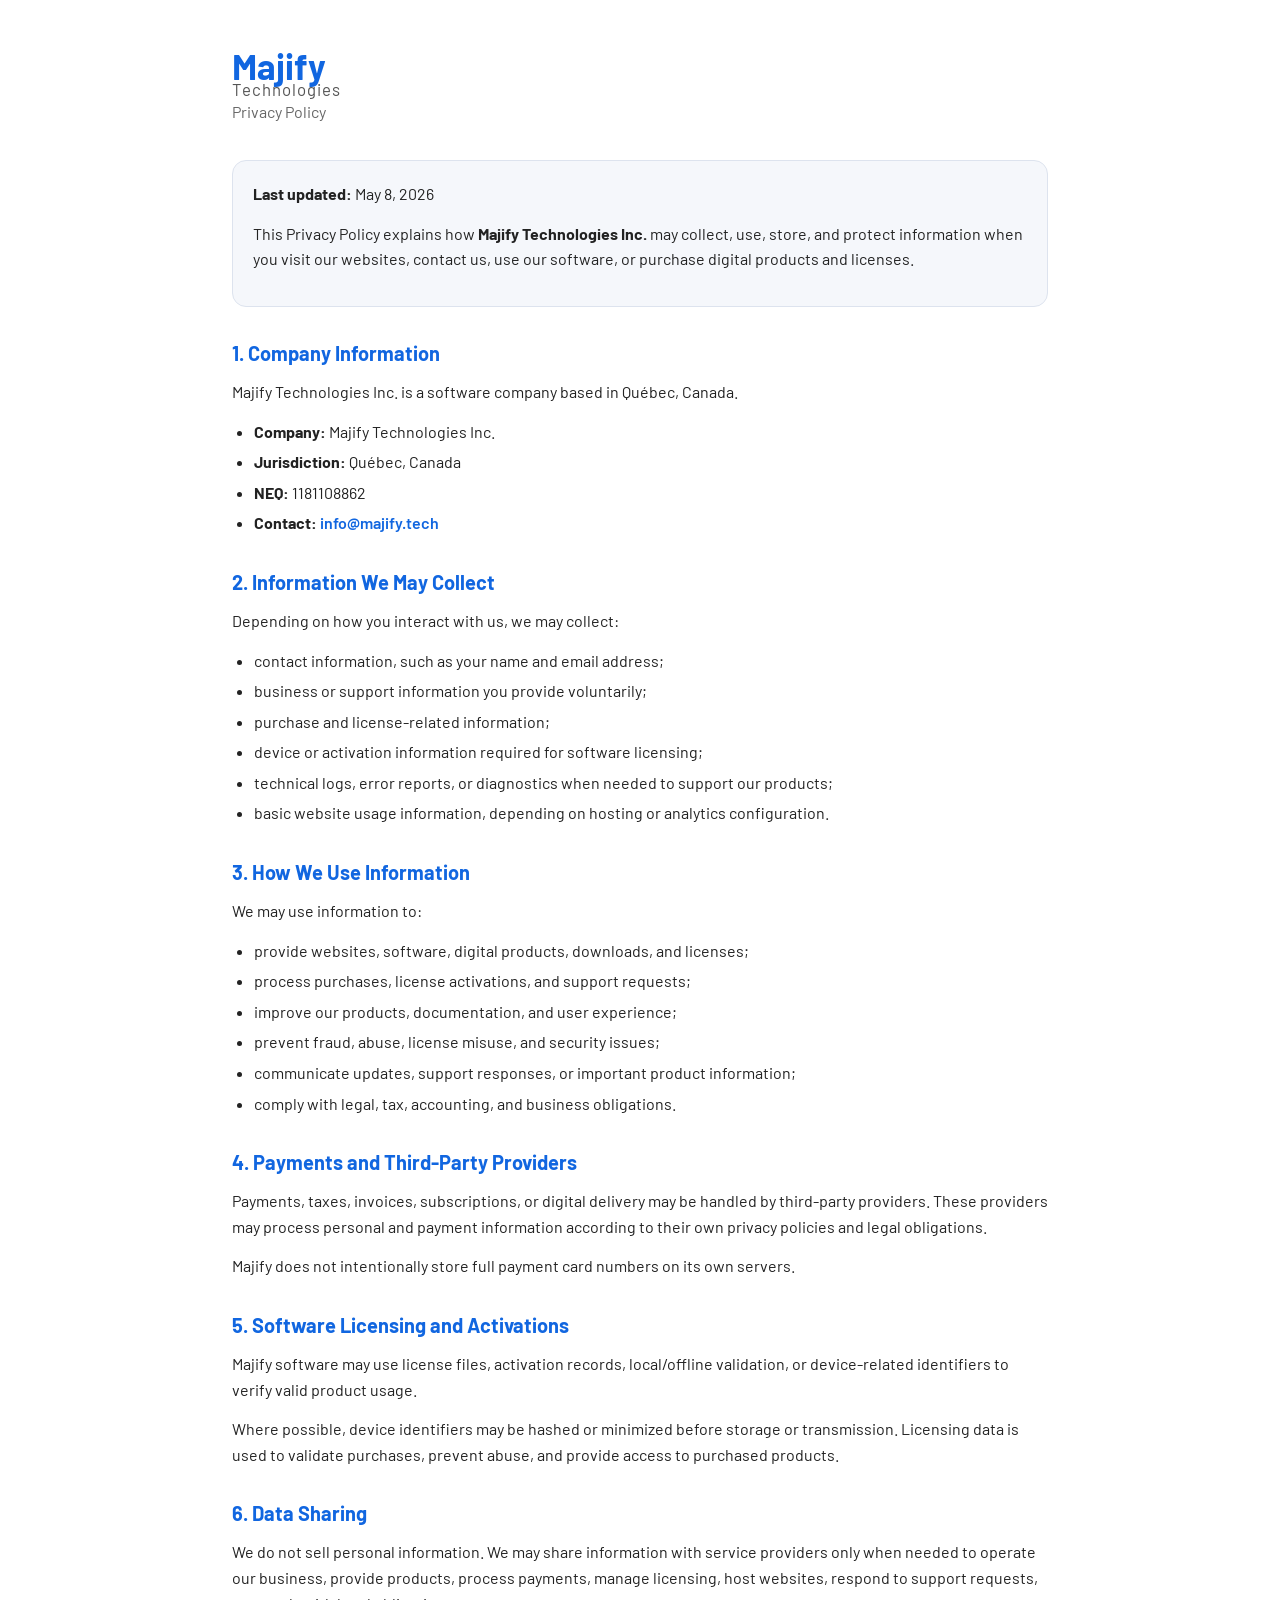
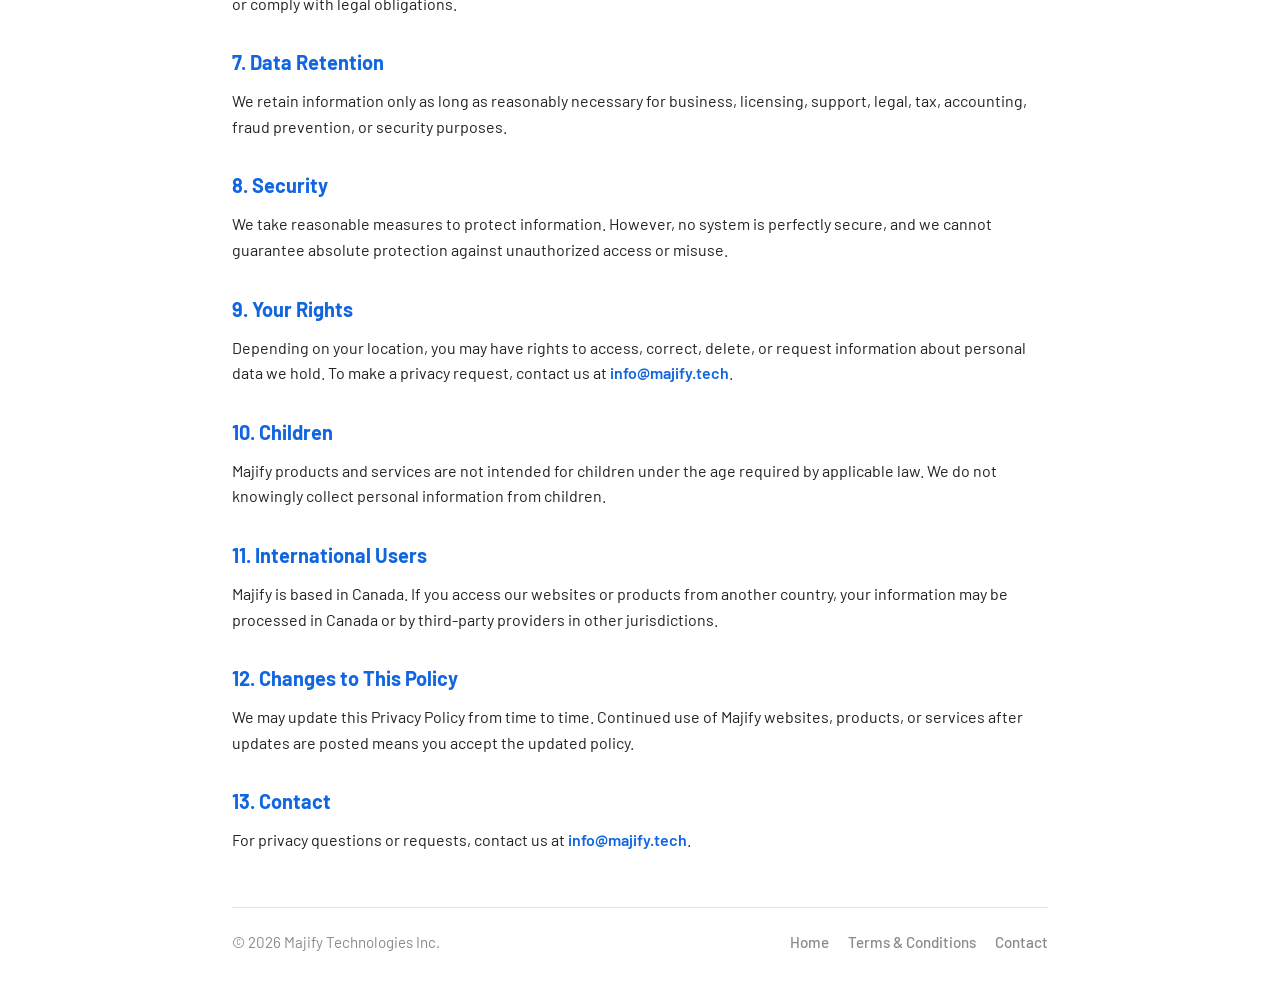
==== privacy.html @ 3964a5c1 "#" ====
<!DOCTYPE html>
<html lang="en">
<head>
  <meta charset="UTF-8">
  <title>Privacy Policy | Majify Technologies</title>
  <meta name="viewport" content="width=device-width, initial-scale=1.0">
  <meta name="description" content="Privacy Policy for Majify Technologies Inc.">

  <link href="https://fonts.googleapis.com/css2?family=Barlow:wght@400;600;700&display=swap" rel="stylesheet">

  <style>
    :root {
      --blue: #1166E0;
      --text: #222;
      --muted: #666;
      --soft: #f5f7fb;
      --border: #dde3ee;
      --footer: #8a8a8a;
    }

    * { box-sizing: border-box; }

    body {
      font-family: 'Barlow', sans-serif;
      max-width: 860px;
      margin: 0 auto;
      padding: 48px 22px;
      color: var(--text);
      line-height: 1.6;
      background: #fff;
    }

    header { margin-bottom: 36px; }

    .brand-wrap { margin: 0; line-height: 1.05; }
    .brand { display:block; font-weight:700; font-size:2.2rem; color:var(--blue); }
    .tech { display:block; font-weight:400; font-size:1.05rem; color:#555; letter-spacing:1px; margin-top:-4px; }

    h2 {
      color: var(--blue);
      font-size: 1.25rem;
      margin: 30px 0 10px 0;
    }

    p { margin: 0 0 14px 0; }
    ul { padding-left: 22px; margin-top: 0; }
    li { margin: 5px 0; }

    a {
      color: var(--blue);
      text-decoration: none;
      font-weight: 600;
    }

    a:hover { text-decoration: underline; }

    .card {
      background: var(--soft);
      border: 1px solid var(--border);
      border-radius: 14px;
      padding: 20px;
      margin-top: 14px;
    }

    .muted { color: var(--muted); }

    footer {
      margin-top: 54px;
      padding-top: 22px;
      border-top: 1px solid var(--border);
      color: var(--footer);
      font-size: 0.95rem;
    }

    .footer-row {
      display: flex;
      justify-content: space-between;
      align-items: flex-start;
      gap: 18px;
      flex-wrap: wrap;
    }

    .footer-links a {
      color: var(--footer);
      font-weight: 500;
      margin-left: 16px;
    }

    .footer-links a:first-child { margin-left: 0; }

    @media (max-width: 600px) {
      body { padding: 34px 18px; }
      .brand { font-size: 1.9rem; }
      .footer-row { display: block; }
      .footer-links { margin-top: 8px; }
      .footer-links a { margin-left: 0; margin-right: 14px; }
    }
  </style>
</head>
<body>

  <header>
    <h1 class="brand-wrap">
      <span class="brand">Majify</span>
      <span class="tech">Technologies</span>
    </h1>
    <p class="muted">Privacy Policy</p>
  </header>

  <div class="card">
    <p><strong>Last updated:</strong> May 8, 2026</p>
    <p>
      This Privacy Policy explains how <strong>Majify Technologies Inc.</strong> may collect,
      use, store, and protect information when you visit our websites, contact us,
      use our software, or purchase digital products and licenses.
    </p>
  </div>

  <h2>1. Company Information</h2>
  <p>
    Majify Technologies Inc. is a software company based in Québec, Canada.
  </p>
  <ul>
    <li><strong>Company:</strong> Majify Technologies Inc.</li>
    <li><strong>Jurisdiction:</strong> Québec, Canada</li>
    <li><strong>NEQ:</strong> 1181108862</li>
    <li><strong>Contact:</strong> <a href="mailto:info@majify.tech">info@majify.tech</a></li>
  </ul>

  <h2>2. Information We May Collect</h2>
  <p>Depending on how you interact with us, we may collect:</p>
  <ul>
    <li>contact information, such as your name and email address;</li>
    <li>business or support information you provide voluntarily;</li>
    <li>purchase and license-related information;</li>
    <li>device or activation information required for software licensing;</li>
    <li>technical logs, error reports, or diagnostics when needed to support our products;</li>
    <li>basic website usage information, depending on hosting or analytics configuration.</li>
  </ul>

  <h2>3. How We Use Information</h2>
  <p>We may use information to:</p>
  <ul>
    <li>provide websites, software, digital products, downloads, and licenses;</li>
    <li>process purchases, license activations, and support requests;</li>
    <li>improve our products, documentation, and user experience;</li>
    <li>prevent fraud, abuse, license misuse, and security issues;</li>
    <li>communicate updates, support responses, or important product information;</li>
    <li>comply with legal, tax, accounting, and business obligations.</li>
  </ul>

  <h2>4. Payments and Third-Party Providers</h2>
  <p>
    Payments, taxes, invoices, subscriptions, or digital delivery may be handled by third-party
    providers. These providers may process personal and payment information according to their own
    privacy policies and legal obligations.
  </p>
  <p>
    Majify does not intentionally store full payment card numbers on its own servers.
  </p>

  <h2>5. Software Licensing and Activations</h2>
  <p>
    Majify software may use license files, activation records, local/offline validation,
    or device-related identifiers to verify valid product usage.
  </p>
  <p>
    Where possible, device identifiers may be hashed or minimized before storage or transmission.
    Licensing data is used to validate purchases, prevent abuse, and provide access to purchased products.
  </p>

  <h2>6. Data Sharing</h2>
  <p>
    We do not sell personal information. We may share information with service providers only when needed
    to operate our business, provide products, process payments, manage licensing, host websites,
    respond to support requests, or comply with legal obligations.
  </p>

  <h2>7. Data Retention</h2>
  <p>
    We retain information only as long as reasonably necessary for business, licensing, support,
    legal, tax, accounting, fraud prevention, or security purposes.
  </p>

  <h2>8. Security</h2>
  <p>
    We take reasonable measures to protect information. However, no system is perfectly secure,
    and we cannot guarantee absolute protection against unauthorized access or misuse.
  </p>

  <h2>9. Your Rights</h2>
  <p>
    Depending on your location, you may have rights to access, correct, delete, or request information
    about personal data we hold. To make a privacy request, contact us at
    <a href="mailto:info@majify.tech">info@majify.tech</a>.
  </p>

  <h2>10. Children</h2>
  <p>
    Majify products and services are not intended for children under the age required by applicable law.
    We do not knowingly collect personal information from children.
  </p>

  <h2>11. International Users</h2>
  <p>
    Majify is based in Canada. If you access our websites or products from another country,
    your information may be processed in Canada or by third-party providers in other jurisdictions.
  </p>

  <h2>12. Changes to This Policy</h2>
  <p>
    We may update this Privacy Policy from time to time. Continued use of Majify websites,
    products, or services after updates are posted means you accept the updated policy.
  </p>

  <h2>13. Contact</h2>
  <p>
    For privacy questions or requests, contact us at
    <a href="mailto:info@majify.tech">info@majify.tech</a>.
  </p>

  <footer>
    <div class="footer-row">
      <div>© <span id="year"></span> Majify Technologies Inc.</div>
      <div class="footer-links">
        <a href="/index.html">Home</a>
        <a href="/terms.html">Terms &amp; Conditions</a>
        <a href="mailto:info@majify.tech">Contact</a>
      </div>
    </div>
  </footer>

  <script>
    document.getElementById("year").textContent = new Date().getFullYear();
  </script>

</body>
</html>
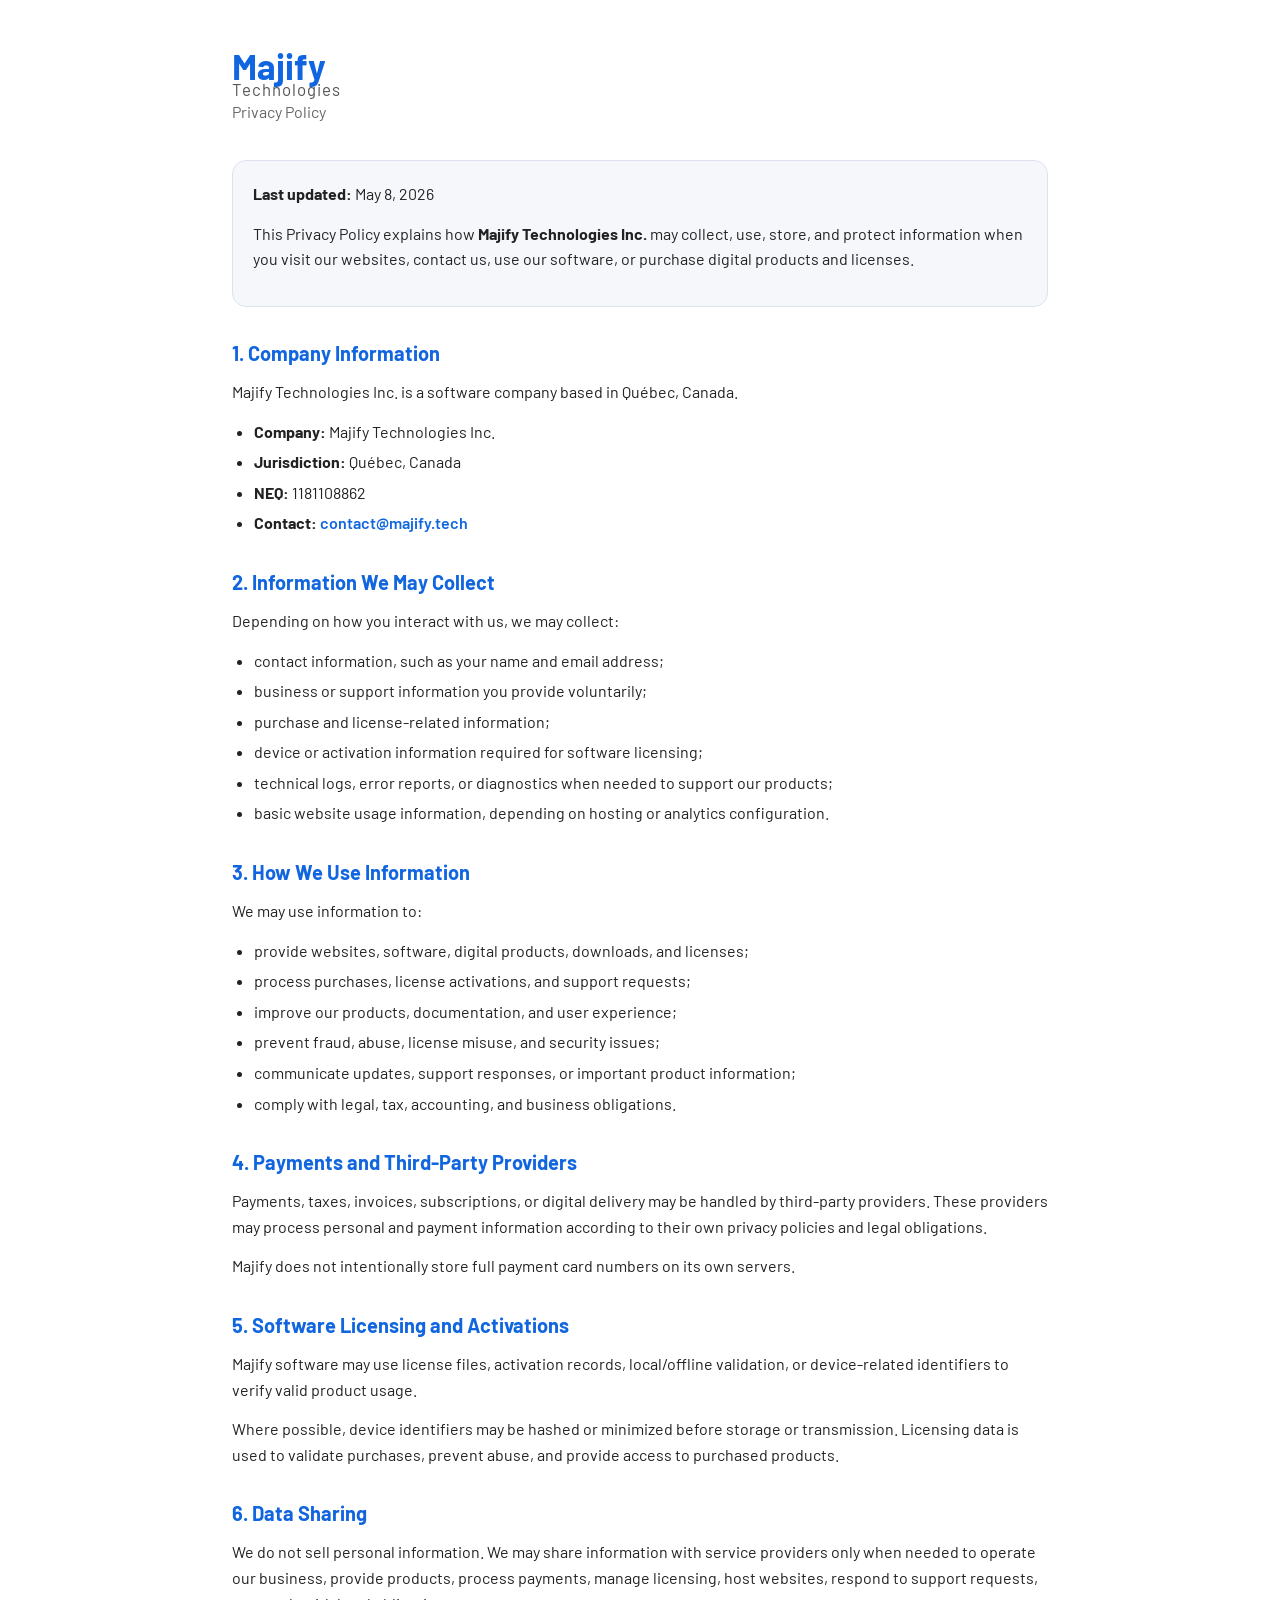
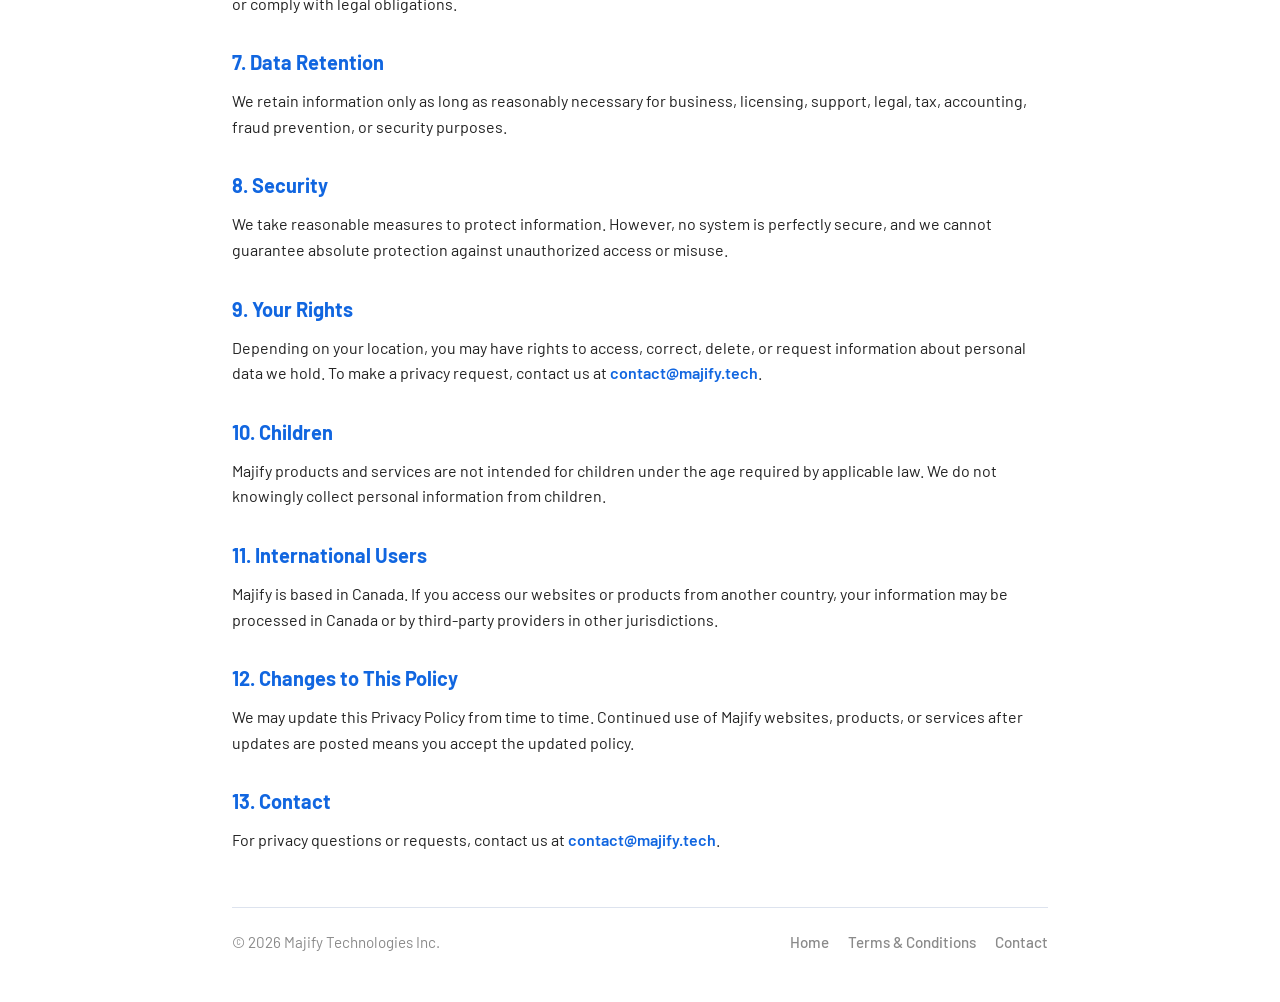
==== commit c5b6a9b9: "#" ====
--- a/privacy.html
+++ b/privacy.html
@@ -124,7 +124,7 @@
     <li><strong>Company:</strong> Majify Technologies Inc.</li>
     <li><strong>Jurisdiction:</strong> Québec, Canada</li>
     <li><strong>NEQ:</strong> 1181108862</li>
-    <li><strong>Contact:</strong> <a href="mailto:info@majify.tech">info@majify.tech</a></li>
+    <li><strong>Contact:</strong> <a href="mailto:contact@majify.tech">contact@majify.tech</a></li>
   </ul>
 
   <h2>2. Information We May Collect</h2>
@@ -192,7 +192,7 @@
   <p>
     Depending on your location, you may have rights to access, correct, delete, or request information
     about personal data we hold. To make a privacy request, contact us at
-    <a href="mailto:info@majify.tech">info@majify.tech</a>.
+    <a href="mailto:contact@majify.tech">contact@majify.tech</a>.
   </p>
 
   <h2>10. Children</h2>
@@ -216,7 +216,7 @@
   <h2>13. Contact</h2>
   <p>
     For privacy questions or requests, contact us at
-    <a href="mailto:info@majify.tech">info@majify.tech</a>.
+    <a href="mailto:contact@majify.tech">contact@majify.tech</a>.
   </p>
 
   <footer>
@@ -225,7 +225,7 @@
       <div class="footer-links">
         <a href="/index.html">Home</a>
         <a href="/terms.html">Terms &amp; Conditions</a>
-        <a href="mailto:info@majify.tech">Contact</a>
+        <a href="mailto:contact@majify.tech">Contact</a>
       </div>
     </div>
   </footer>
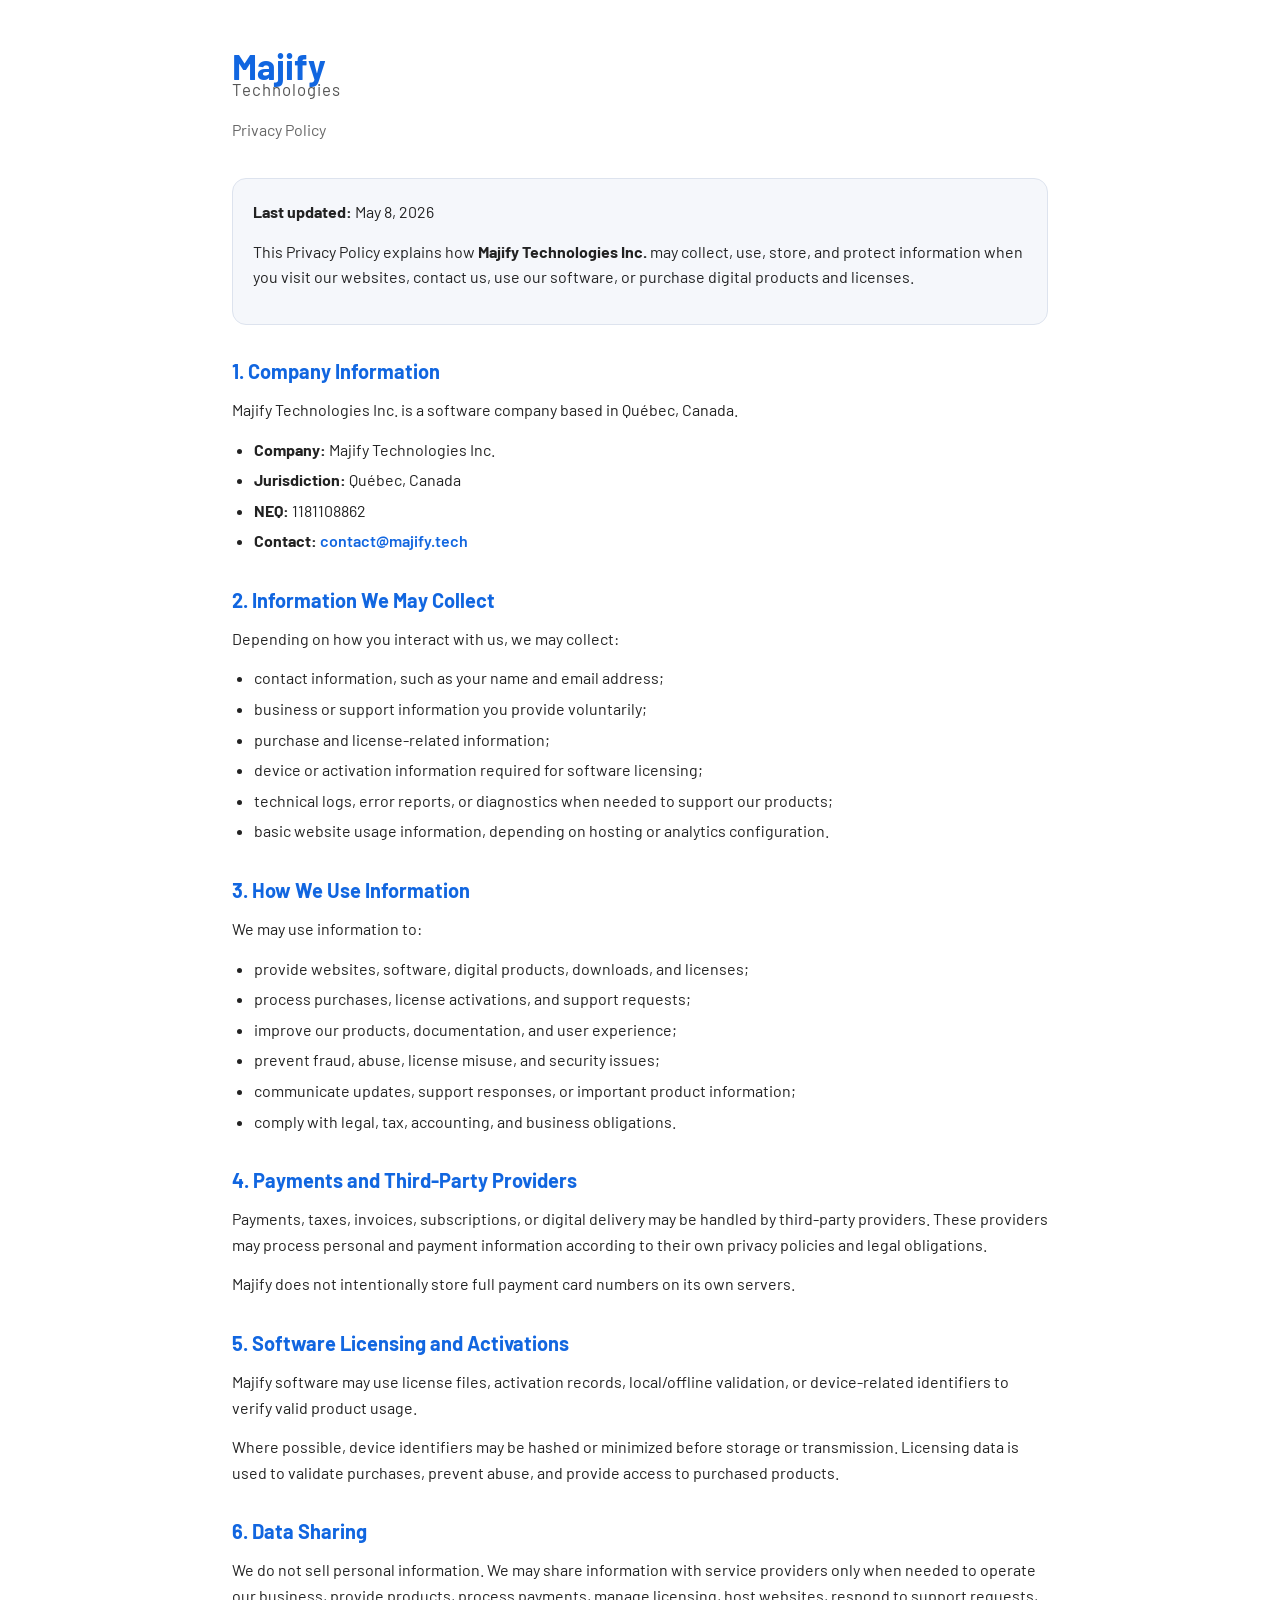
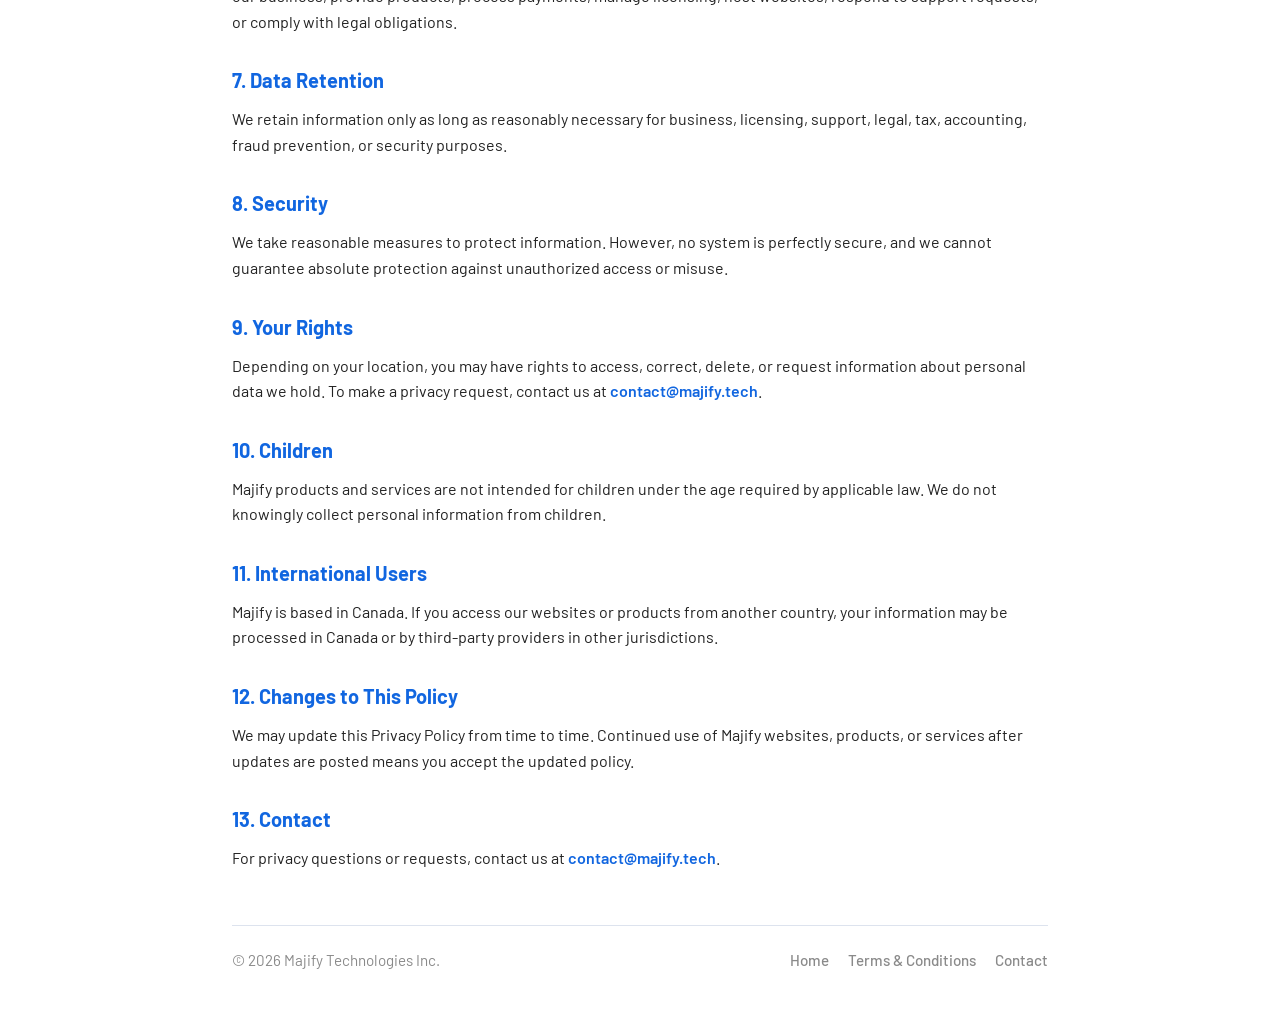
==== commit 09d2c926: "#" ====
--- a/privacy.html
+++ b/privacy.html
@@ -33,6 +33,12 @@
     header { margin-bottom: 36px; }
 
     .brand-wrap { margin: 0; line-height: 1.05; }
+    .brand-link {
+      display: inline-block;
+      text-decoration: none;
+      color: inherit;
+    }
+    .brand-link:hover { text-decoration: none; }
     .brand { display:block; font-weight:700; font-size:2.2rem; color:var(--blue); }
     .tech { display:block; font-weight:400; font-size:1.05rem; color:#555; letter-spacing:1px; margin-top:-4px; }
 
@@ -62,7 +68,7 @@
       margin-top: 14px;
     }
 
-    .muted { color: var(--muted); }
+    .muted { color: var(--muted); margin-top: 14px; }
 
     footer {
       margin-top: 54px;
@@ -86,6 +92,14 @@
       margin-left: 16px;
     }
 
+    .footer-copy a {
+      color: inherit;
+      text-decoration: none;
+      font-weight: inherit;
+    }
+
+    .footer-copy a:hover { text-decoration: underline; }
+
     .footer-links a:first-child { margin-left: 0; }
 
     @media (max-width: 600px) {
@@ -100,10 +114,12 @@
 <body>
 
   <header>
-    <h1 class="brand-wrap">
-      <span class="brand">Majify</span>
-      <span class="tech">Technologies</span>
-    </h1>
+    <a class="brand-link" href="https://majify.tech">
+      <h1 class="brand-wrap">
+        <span class="brand">Majify</span>
+        <span class="tech">Technologies</span>
+      </h1>
+    </a>
     <p class="muted">Privacy Policy</p>
   </header>
 
@@ -221,7 +237,9 @@
 
   <footer>
     <div class="footer-row">
-      <div>© <span id="year"></span> Majify Technologies Inc.</div>
+      <div class="footer-copy">
+        <a href="https://majify.tech">© <span id="year"></span> Majify Technologies Inc.</a>
+      </div>
       <div class="footer-links">
         <a href="/index.html">Home</a>
         <a href="/terms.html">Terms &amp; Conditions</a>
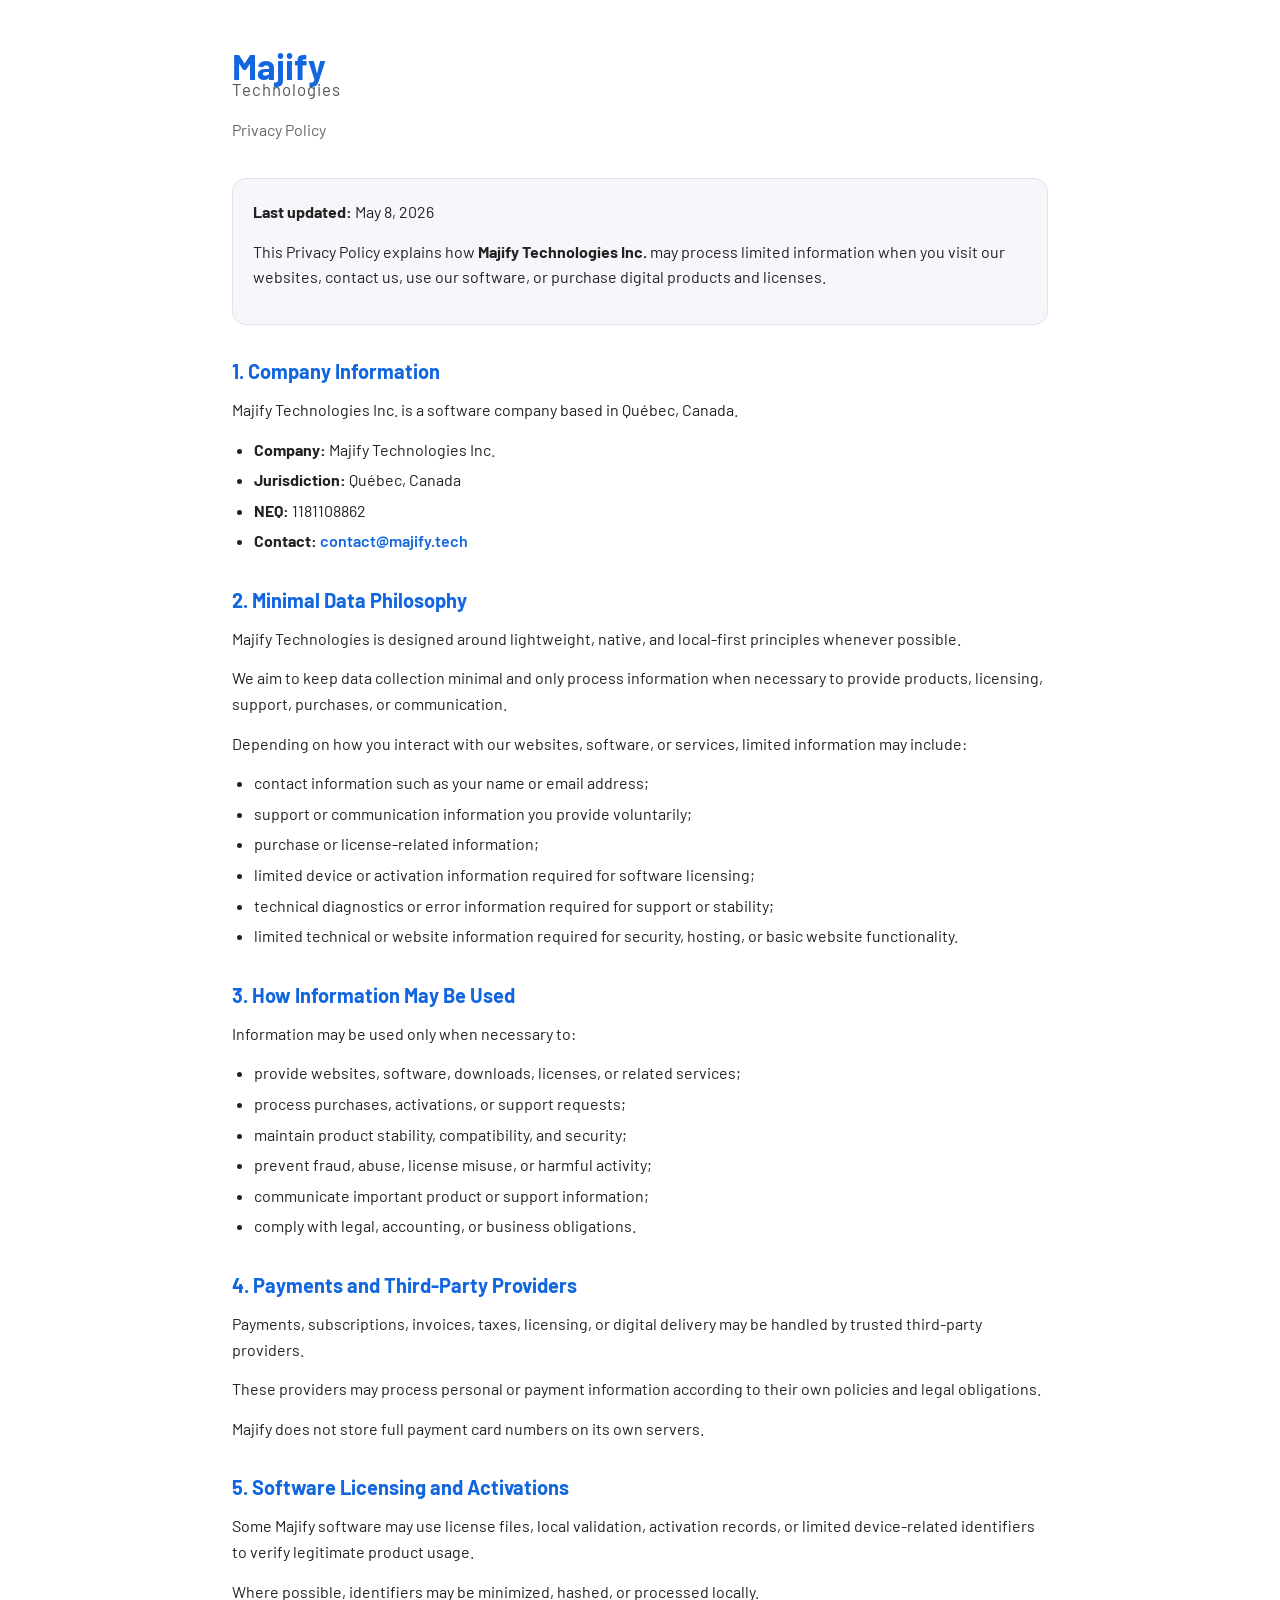
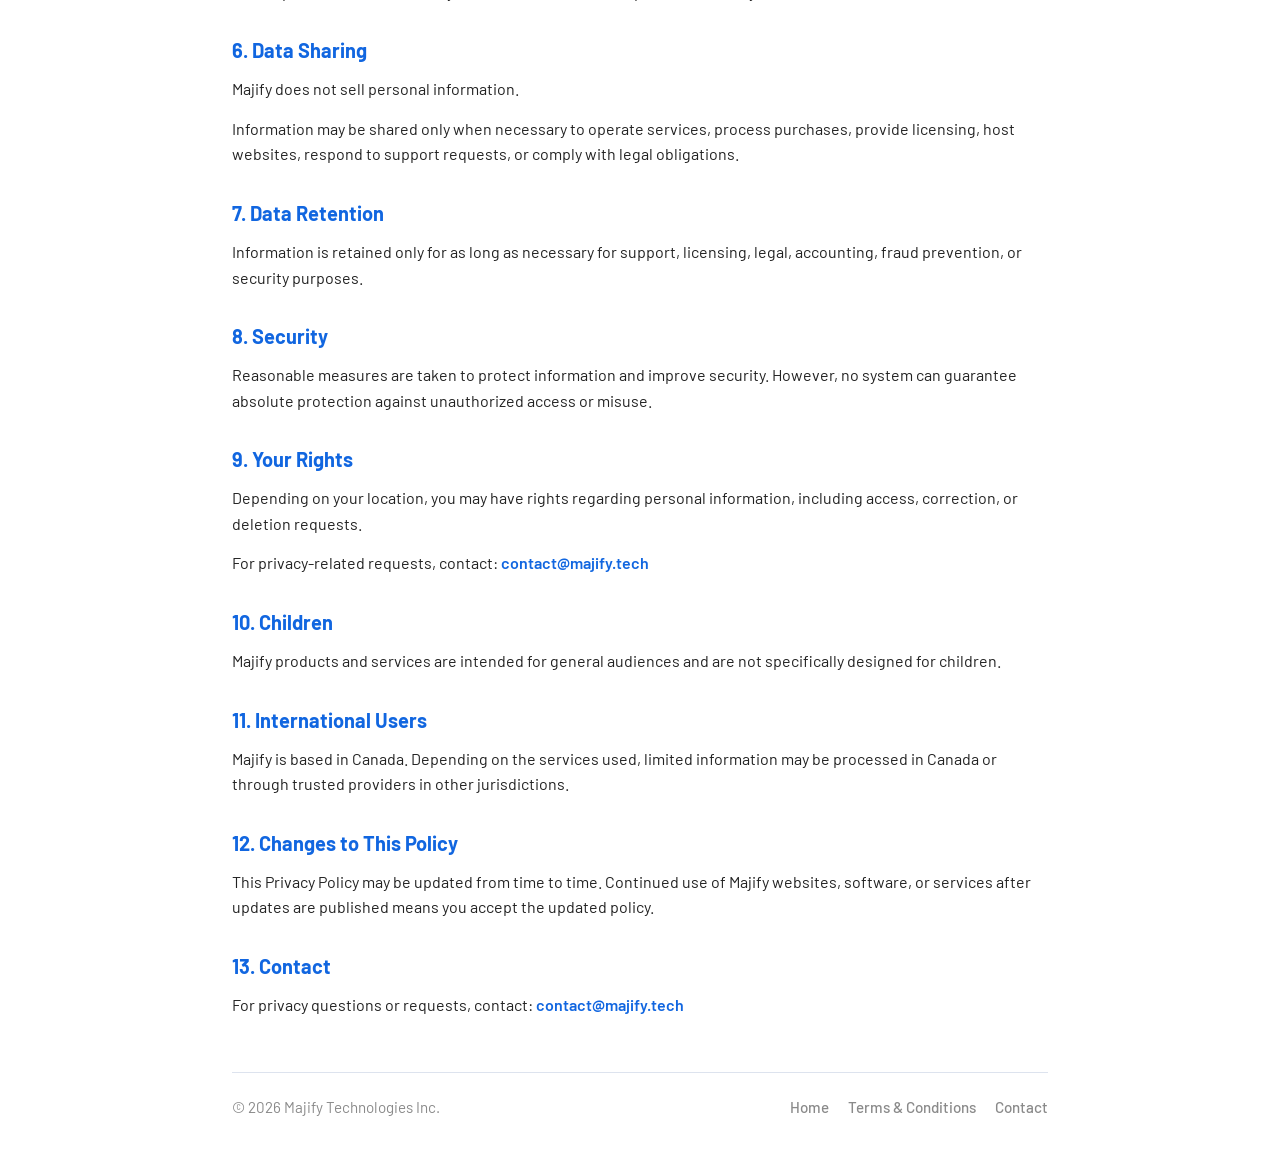
==== commit 67a728b1: "#" ====
--- a/privacy.html
+++ b/privacy.html
@@ -18,7 +18,9 @@
       --footer: #8a8a8a;
     }
 
-    * { box-sizing: border-box; }
+    * {
+      box-sizing: border-box;
+    }
 
     body {
       font-family: 'Barlow', sans-serif;
@@ -30,17 +32,40 @@
       background: #fff;
     }
 
-    header { margin-bottom: 36px; }
-
-    .brand-wrap { margin: 0; line-height: 1.05; }
+    header {
+      margin-bottom: 36px;
+    }
+
+    .brand-wrap {
+      margin: 0;
+      line-height: 1.05;
+    }
+
     .brand-link {
       display: inline-block;
       text-decoration: none;
       color: inherit;
     }
-    .brand-link:hover { text-decoration: none; }
-    .brand { display:block; font-weight:700; font-size:2.2rem; color:var(--blue); }
-    .tech { display:block; font-weight:400; font-size:1.05rem; color:#555; letter-spacing:1px; margin-top:-4px; }
+
+    .brand-link:hover {
+      text-decoration: none;
+    }
+
+    .brand {
+      display: block;
+      font-weight: 700;
+      font-size: 2.2rem;
+      color: var(--blue);
+    }
+
+    .tech {
+      display: block;
+      font-weight: 400;
+      font-size: 1.05rem;
+      color: #555;
+      letter-spacing: 1px;
+      margin-top: -4px;
+    }
 
     h2 {
       color: var(--blue);
@@ -48,9 +73,18 @@
       margin: 30px 0 10px 0;
     }
 
-    p { margin: 0 0 14px 0; }
-    ul { padding-left: 22px; margin-top: 0; }
-    li { margin: 5px 0; }
+    p {
+      margin: 0 0 14px 0;
+    }
+
+    ul {
+      padding-left: 22px;
+      margin-top: 0;
+    }
+
+    li {
+      margin: 5px 0;
+    }
 
     a {
       color: var(--blue);
@@ -58,7 +92,9 @@
       font-weight: 600;
     }
 
-    a:hover { text-decoration: underline; }
+    a:hover {
+      text-decoration: underline;
+    }
 
     .card {
       background: var(--soft);
@@ -68,7 +104,10 @@
       margin-top: 14px;
     }
 
-    .muted { color: var(--muted); margin-top: 14px; }
+    .muted {
+      color: var(--muted);
+      margin-top: 14px;
+    }
 
     footer {
       margin-top: 54px;
@@ -98,44 +137,76 @@
       font-weight: inherit;
     }
 
-    .footer-copy a:hover { text-decoration: underline; }
-
-    .footer-links a:first-child { margin-left: 0; }
+    .footer-copy a:hover {
+      text-decoration: underline;
+    }
+
+    .footer-links a:first-child {
+      margin-left: 0;
+    }
 
     @media (max-width: 600px) {
-      body { padding: 34px 18px; }
-      .brand { font-size: 1.9rem; }
-      .footer-row { display: block; }
-      .footer-links { margin-top: 8px; }
-      .footer-links a { margin-left: 0; margin-right: 14px; }
+
+      body {
+        padding: 34px 18px;
+      }
+
+      .brand {
+        font-size: 1.9rem;
+      }
+
+      .footer-row {
+        display: block;
+      }
+
+      .footer-links {
+        margin-top: 8px;
+      }
+
+      .footer-links a {
+        margin-left: 0;
+        margin-right: 14px;
+      }
     }
   </style>
 </head>
 <body>
 
   <header>
+
     <a class="brand-link" href="https://majify.tech">
+
       <h1 class="brand-wrap">
         <span class="brand">Majify</span>
         <span class="tech">Technologies</span>
       </h1>
+
     </a>
+
     <p class="muted">Privacy Policy</p>
+
   </header>
 
   <div class="card">
-    <p><strong>Last updated:</strong> May 8, 2026</p>
+
     <p>
-      This Privacy Policy explains how <strong>Majify Technologies Inc.</strong> may collect,
-      use, store, and protect information when you visit our websites, contact us,
+      <strong>Last updated:</strong> May 8, 2026
+    </p>
+
+    <p>
+      This Privacy Policy explains how <strong>Majify Technologies Inc.</strong>
+      may process limited information when you visit our websites, contact us,
       use our software, or purchase digital products and licenses.
     </p>
+
   </div>
 
   <h2>1. Company Information</h2>
+
   <p>
     Majify Technologies Inc. is a software company based in Québec, Canada.
   </p>
+
   <ul>
     <li><strong>Company:</strong> Majify Technologies Inc.</li>
     <li><strong>Jurisdiction:</strong> Québec, Canada</li>
@@ -143,109 +214,157 @@
     <li><strong>Contact:</strong> <a href="mailto:contact@majify.tech">contact@majify.tech</a></li>
   </ul>
 
-  <h2>2. Information We May Collect</h2>
-  <p>Depending on how you interact with us, we may collect:</p>
+  <h2>2. Minimal Data Philosophy</h2>
+
+  <p>
+    Majify Technologies is designed around lightweight, native, and local-first principles whenever possible.
+  </p>
+
+  <p>
+    We aim to keep data collection minimal and only process information when necessary
+    to provide products, licensing, support, purchases, or communication.
+  </p>
+
+  <p>
+    Depending on how you interact with our websites, software, or services,
+    limited information may include:
+  </p>
+
   <ul>
-    <li>contact information, such as your name and email address;</li>
-    <li>business or support information you provide voluntarily;</li>
-    <li>purchase and license-related information;</li>
-    <li>device or activation information required for software licensing;</li>
-    <li>technical logs, error reports, or diagnostics when needed to support our products;</li>
-    <li>basic website usage information, depending on hosting or analytics configuration.</li>
+    <li>contact information such as your name or email address;</li>
+    <li>support or communication information you provide voluntarily;</li>
+    <li>purchase or license-related information;</li>
+    <li>limited device or activation information required for software licensing;</li>
+    <li>technical diagnostics or error information required for support or stability;</li>
+    <li>limited technical or website information required for security, hosting, or basic website functionality.</li>
   </ul>
 
-  <h2>3. How We Use Information</h2>
-  <p>We may use information to:</p>
+  <h2>3. How Information May Be Used</h2>
+
+  <p>
+    Information may be used only when necessary to:
+  </p>
+
   <ul>
-    <li>provide websites, software, digital products, downloads, and licenses;</li>
-    <li>process purchases, license activations, and support requests;</li>
-    <li>improve our products, documentation, and user experience;</li>
-    <li>prevent fraud, abuse, license misuse, and security issues;</li>
-    <li>communicate updates, support responses, or important product information;</li>
-    <li>comply with legal, tax, accounting, and business obligations.</li>
+    <li>provide websites, software, downloads, licenses, or related services;</li>
+    <li>process purchases, activations, or support requests;</li>
+    <li>maintain product stability, compatibility, and security;</li>
+    <li>prevent fraud, abuse, license misuse, or harmful activity;</li>
+    <li>communicate important product or support information;</li>
+    <li>comply with legal, accounting, or business obligations.</li>
   </ul>
 
   <h2>4. Payments and Third-Party Providers</h2>
-  <p>
-    Payments, taxes, invoices, subscriptions, or digital delivery may be handled by third-party
-    providers. These providers may process personal and payment information according to their own
-    privacy policies and legal obligations.
-  </p>
-  <p>
-    Majify does not intentionally store full payment card numbers on its own servers.
+
+  <p>
+    Payments, subscriptions, invoices, taxes, licensing, or digital delivery may be handled
+    by trusted third-party providers.
+  </p>
+
+  <p>
+    These providers may process personal or payment information according to their own
+    policies and legal obligations.
+  </p>
+
+  <p>
+    Majify does not store full payment card numbers on its own servers.
   </p>
 
   <h2>5. Software Licensing and Activations</h2>
-  <p>
-    Majify software may use license files, activation records, local/offline validation,
-    or device-related identifiers to verify valid product usage.
-  </p>
-  <p>
-    Where possible, device identifiers may be hashed or minimized before storage or transmission.
-    Licensing data is used to validate purchases, prevent abuse, and provide access to purchased products.
+
+  <p>
+    Some Majify software may use license files, local validation, activation records,
+    or limited device-related identifiers to verify legitimate product usage.
+  </p>
+
+  <p>
+    Where possible, identifiers may be minimized, hashed, or processed locally.
   </p>
 
   <h2>6. Data Sharing</h2>
-  <p>
-    We do not sell personal information. We may share information with service providers only when needed
-    to operate our business, provide products, process payments, manage licensing, host websites,
-    respond to support requests, or comply with legal obligations.
+
+  <p>
+    Majify does not sell personal information.
+  </p>
+
+  <p>
+    Information may be shared only when necessary to operate services,
+    process purchases, provide licensing, host websites, respond to support requests,
+    or comply with legal obligations.
   </p>
 
   <h2>7. Data Retention</h2>
-  <p>
-    We retain information only as long as reasonably necessary for business, licensing, support,
-    legal, tax, accounting, fraud prevention, or security purposes.
+
+  <p>
+    Information is retained only for as long as necessary for support,
+    licensing, legal, accounting, fraud prevention, or security purposes.
   </p>
 
   <h2>8. Security</h2>
-  <p>
-    We take reasonable measures to protect information. However, no system is perfectly secure,
-    and we cannot guarantee absolute protection against unauthorized access or misuse.
+
+  <p>
+    Reasonable measures are taken to protect information and improve security.
+    However, no system can guarantee absolute protection against unauthorized access or misuse.
   </p>
 
   <h2>9. Your Rights</h2>
-  <p>
-    Depending on your location, you may have rights to access, correct, delete, or request information
-    about personal data we hold. To make a privacy request, contact us at
-    <a href="mailto:contact@majify.tech">contact@majify.tech</a>.
+
+  <p>
+    Depending on your location, you may have rights regarding personal information,
+    including access, correction, or deletion requests.
+  </p>
+
+  <p>
+    For privacy-related requests, contact:
+    <a href="mailto:contact@majify.tech">contact@majify.tech</a>
   </p>
 
   <h2>10. Children</h2>
-  <p>
-    Majify products and services are not intended for children under the age required by applicable law.
-    We do not knowingly collect personal information from children.
+
+  <p>
+    Majify products and services are intended for general audiences and are not specifically designed for children.
   </p>
 
   <h2>11. International Users</h2>
-  <p>
-    Majify is based in Canada. If you access our websites or products from another country,
-    your information may be processed in Canada or by third-party providers in other jurisdictions.
+
+  <p>
+    Majify is based in Canada. Depending on the services used,
+    limited information may be processed in Canada or through trusted providers in other jurisdictions.
   </p>
 
   <h2>12. Changes to This Policy</h2>
-  <p>
-    We may update this Privacy Policy from time to time. Continued use of Majify websites,
-    products, or services after updates are posted means you accept the updated policy.
+
+  <p>
+    This Privacy Policy may be updated from time to time.
+    Continued use of Majify websites, software, or services after updates are published
+    means you accept the updated policy.
   </p>
 
   <h2>13. Contact</h2>
-  <p>
-    For privacy questions or requests, contact us at
-    <a href="mailto:contact@majify.tech">contact@majify.tech</a>.
+
+  <p>
+    For privacy questions or requests, contact:
+    <a href="mailto:contact@majify.tech">contact@majify.tech</a>
   </p>
 
   <footer>
+
     <div class="footer-row">
+
       <div class="footer-copy">
-        <a href="https://majify.tech">© <span id="year"></span> Majify Technologies Inc.</a>
+        <a href="https://majify.tech">
+          © <span id="year"></span> Majify Technologies Inc.
+        </a>
       </div>
+
       <div class="footer-links">
         <a href="/index.html">Home</a>
         <a href="/terms.html">Terms &amp; Conditions</a>
         <a href="mailto:contact@majify.tech">Contact</a>
       </div>
+
     </div>
+
   </footer>
 
   <script>
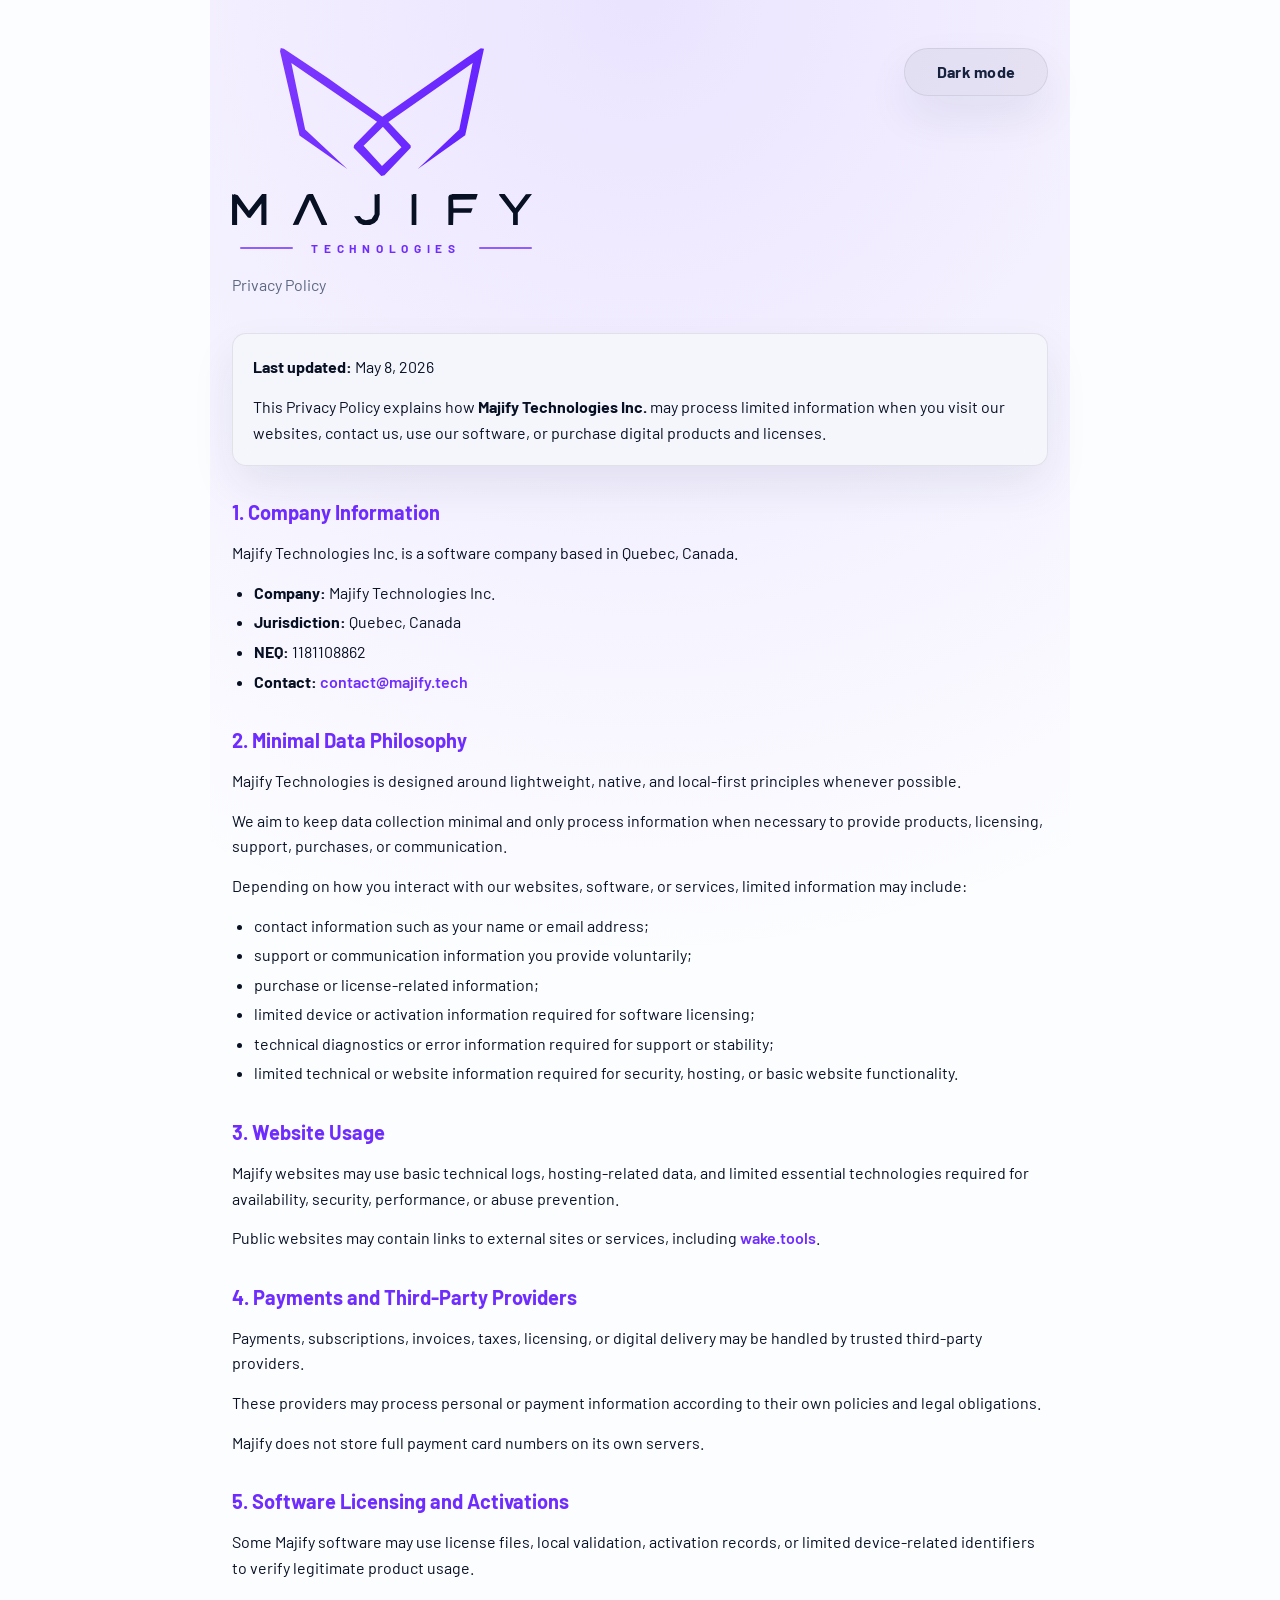
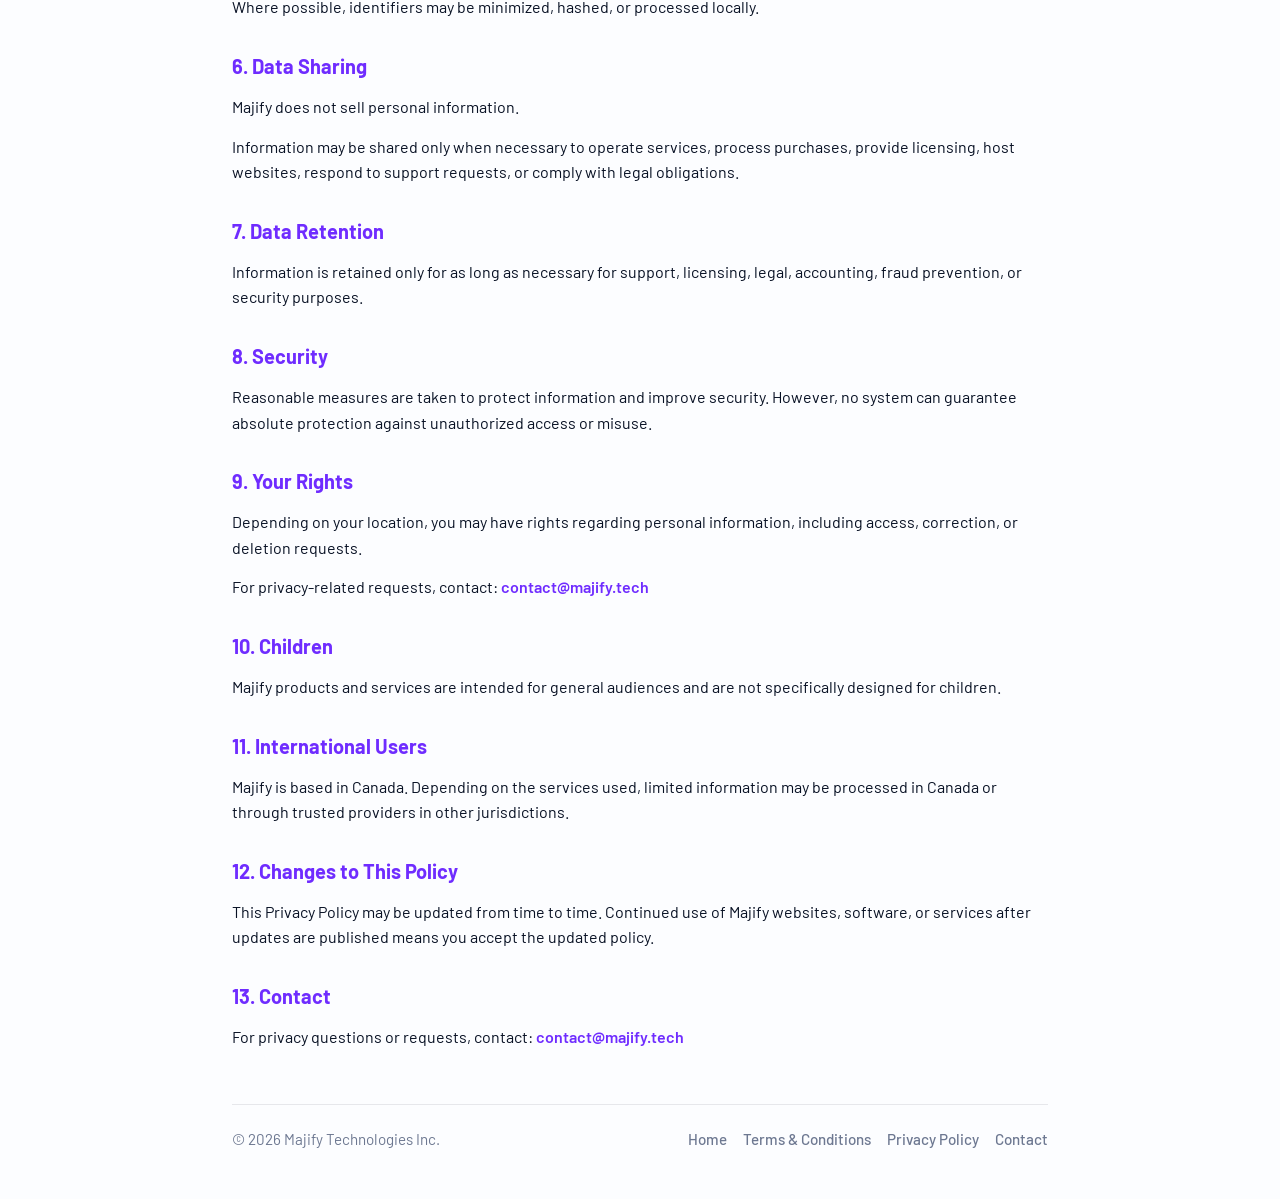
==== commit 6428efde: "#" ====
--- a/privacy.html
+++ b/privacy.html
@@ -5,211 +5,33 @@
   <title>Privacy Policy | Majify Technologies</title>
   <meta name="viewport" content="width=device-width, initial-scale=1.0">
   <meta name="description" content="Privacy Policy for Majify Technologies Inc.">
-
   <link href="https://fonts.googleapis.com/css2?family=Barlow:wght@400;600;700&display=swap" rel="stylesheet">
-
-  <style>
-    :root {
-      --blue: #1166E0;
-      --text: #222;
-      --muted: #666;
-      --soft: #f5f7fb;
-      --border: #dde3ee;
-      --footer: #8a8a8a;
-    }
-
-    * {
-      box-sizing: border-box;
-    }
-
-    body {
-      font-family: 'Barlow', sans-serif;
-      max-width: 860px;
-      margin: 0 auto;
-      padding: 48px 22px;
-      color: var(--text);
-      line-height: 1.6;
-      background: #fff;
-    }
-
-    header {
-      margin-bottom: 36px;
-    }
-
-    .brand-wrap {
-      margin: 0;
-      line-height: 1.05;
-    }
-
-    .brand-link {
-      display: inline-block;
-      text-decoration: none;
-      color: inherit;
-    }
-
-    .brand-link:hover {
-      text-decoration: none;
-    }
-
-    .brand {
-      display: block;
-      font-weight: 700;
-      font-size: 2.2rem;
-      color: var(--blue);
-    }
-
-    .tech {
-      display: block;
-      font-weight: 400;
-      font-size: 1.05rem;
-      color: #555;
-      letter-spacing: 1px;
-      margin-top: -4px;
-    }
-
-    h2 {
-      color: var(--blue);
-      font-size: 1.25rem;
-      margin: 30px 0 10px 0;
-    }
-
-    p {
-      margin: 0 0 14px 0;
-    }
-
-    ul {
-      padding-left: 22px;
-      margin-top: 0;
-    }
-
-    li {
-      margin: 5px 0;
-    }
-
-    a {
-      color: var(--blue);
-      text-decoration: none;
-      font-weight: 600;
-    }
-
-    a:hover {
-      text-decoration: underline;
-    }
-
-    .card {
-      background: var(--soft);
-      border: 1px solid var(--border);
-      border-radius: 14px;
-      padding: 20px;
-      margin-top: 14px;
-    }
-
-    .muted {
-      color: var(--muted);
-      margin-top: 14px;
-    }
-
-    footer {
-      margin-top: 54px;
-      padding-top: 22px;
-      border-top: 1px solid var(--border);
-      color: var(--footer);
-      font-size: 0.95rem;
-    }
-
-    .footer-row {
-      display: flex;
-      justify-content: space-between;
-      align-items: flex-start;
-      gap: 18px;
-      flex-wrap: wrap;
-    }
-
-    .footer-links a {
-      color: var(--footer);
-      font-weight: 500;
-      margin-left: 16px;
-    }
-
-    .footer-copy a {
-      color: inherit;
-      text-decoration: none;
-      font-weight: inherit;
-    }
-
-    .footer-copy a:hover {
-      text-decoration: underline;
-    }
-
-    .footer-links a:first-child {
-      margin-left: 0;
-    }
-
-    @media (max-width: 600px) {
-
-      body {
-        padding: 34px 18px;
-      }
-
-      .brand {
-        font-size: 1.9rem;
-      }
-
-      .footer-row {
-        display: block;
-      }
-
-      .footer-links {
-        margin-top: 8px;
-      }
-
-      .footer-links a {
-        margin-left: 0;
-        margin-right: 14px;
-      }
-    }
-  </style>
+  <link rel="stylesheet" href="styles/site.css">
+  <script src="scripts/site.js" defer></script>
 </head>
 <body>
 
-  <header>
-
-    <a class="brand-link" href="https://majify.tech">
-
-      <h1 class="brand-wrap">
-        <span class="brand">Majify</span>
-        <span class="tech">Technologies</span>
-      </h1>
-
-    </a>
-
-    <p class="muted">Privacy Policy</p>
-
-  </header>
+  <header data-site-header data-page-label="Privacy Policy"></header>
 
   <div class="card">
-
-    <p>
-      <strong>Last updated:</strong> May 8, 2026
-    </p>
+    <p><strong>Last updated:</strong> May 8, 2026</p>
 
     <p>
       This Privacy Policy explains how <strong>Majify Technologies Inc.</strong>
       may process limited information when you visit our websites, contact us,
       use our software, or purchase digital products and licenses.
     </p>
-
   </div>
 
   <h2>1. Company Information</h2>
 
   <p>
-    Majify Technologies Inc. is a software company based in Québec, Canada.
+    Majify Technologies Inc. is a software company based in Quebec, Canada.
   </p>
 
   <ul>
     <li><strong>Company:</strong> Majify Technologies Inc.</li>
-    <li><strong>Jurisdiction:</strong> Québec, Canada</li>
+    <li><strong>Jurisdiction:</strong> Quebec, Canada</li>
     <li><strong>NEQ:</strong> 1181108862</li>
     <li><strong>Contact:</strong> <a href="mailto:contact@majify.tech">contact@majify.tech</a></li>
   </ul>
@@ -239,20 +61,16 @@
     <li>limited technical or website information required for security, hosting, or basic website functionality.</li>
   </ul>
 
-  <h2>3. How Information May Be Used</h2>
+  <h2>3. Website Usage</h2>
 
   <p>
-    Information may be used only when necessary to:
+    Majify websites may use basic technical logs, hosting-related data, and limited essential technologies
+    required for availability, security, performance, or abuse prevention.
   </p>
 
-  <ul>
-    <li>provide websites, software, downloads, licenses, or related services;</li>
-    <li>process purchases, activations, or support requests;</li>
-    <li>maintain product stability, compatibility, and security;</li>
-    <li>prevent fraud, abuse, license misuse, or harmful activity;</li>
-    <li>communicate important product or support information;</li>
-    <li>comply with legal, accounting, or business obligations.</li>
-  </ul>
+  <p>
+    Public websites may contain links to external sites or services, including <a href="https://wake.tools" target="_blank" rel="noopener">wake.tools</a>.
+  </p>
 
   <h2>4. Payments and Third-Party Providers</h2>
 
@@ -347,29 +165,7 @@
     <a href="mailto:contact@majify.tech">contact@majify.tech</a>
   </p>
 
-  <footer>
-
-    <div class="footer-row">
-
-      <div class="footer-copy">
-        <a href="https://majify.tech">
-          © <span id="year"></span> Majify Technologies Inc.
-        </a>
-      </div>
-
-      <div class="footer-links">
-        <a href="/index.html">Home</a>
-        <a href="/terms.html">Terms &amp; Conditions</a>
-        <a href="mailto:contact@majify.tech">Contact</a>
-      </div>
-
-    </div>
-
-  </footer>
-
-  <script>
-    document.getElementById("year").textContent = new Date().getFullYear();
-  </script>
+  <footer data-site-footer></footer>
 
 </body>
-</html>+</html>
--- a/styles/site.css
+++ b/styles/site.css
@@ -0,0 +1,355 @@
+html {
+  --bg: #fcfdff;
+  --blue: #6f2cff;
+  --blue-strong: #5c20ee;
+  --text: #081124;
+  --muted: #5b6781;
+  --soft: rgba(245, 247, 252, 0.9);
+  --border: rgba(11, 20, 40, 0.09);
+  --footer: #6d7891;
+  --toggle-bg: rgba(9, 17, 33, 0.05);
+  --toggle-border: rgba(9, 17, 33, 0.08);
+  --toggle-text: #17223e;
+  --shadow: 0 20px 44px rgba(28, 41, 73, 0.08);
+  background: var(--bg);
+}
+
+html[data-theme="dark"] {
+  --bg: #050814;
+  --blue: #8f63ff;
+  --blue-strong: #a585ff;
+  --text: #f5f7ff;
+  --muted: #aab4ca;
+  --soft: rgba(12, 18, 33, 0.9);
+  --border: rgba(164, 178, 209, 0.14);
+  --footer: #96a1b8;
+  --toggle-bg: rgba(255, 255, 255, 0.06);
+  --toggle-border: rgba(255, 255, 255, 0.14);
+  --toggle-text: #f3f6ff;
+  --shadow: 0 24px 50px rgba(0, 0, 0, 0.28);
+}
+
+* {
+  box-sizing: border-box;
+}
+
+body {
+  font-family: "Barlow", sans-serif;
+  max-width: 860px;
+  margin: 0 auto;
+  padding: 48px 22px;
+  color: var(--text);
+  line-height: 1.6;
+  background:
+    radial-gradient(circle at top, rgba(111, 44, 255, 0.12), transparent 34%),
+    var(--bg);
+  transition: background-color 0.25s ease, color 0.25s ease;
+}
+
+[data-site-header] {
+  margin-bottom: 36px;
+}
+
+.site-topbar {
+  display: flex;
+  justify-content: space-between;
+  align-items: flex-start;
+  gap: 22px;
+}
+
+.site-brand-link {
+  display: inline-block;
+  text-decoration: none;
+  color: inherit;
+}
+
+.site-brand-link:hover {
+  text-decoration: none;
+}
+
+.site-brand-lockup {
+  display: block;
+  width: min(100%, 360px);
+}
+
+.site-brand-mark {
+  display: block;
+  width: 68%;
+  height: auto;
+  margin-left: 16%;
+}
+
+.site-brand-wordmark {
+  display: block;
+  width: 100%;
+  height: auto;
+  margin-top: 18px;
+}
+
+.site-brand-caption {
+  display: flex;
+  align-items: center;
+  gap: 18px;
+  width: calc(100% - 8px);
+  margin: 14px 0 0 8px;
+  color: var(--blue);
+  font-size: 0.74rem;
+  font-weight: 700;
+  letter-spacing: 0.48em;
+  text-transform: uppercase;
+}
+
+.site-brand-caption::before,
+.site-brand-caption::after {
+  content: "";
+  flex: 1 1 auto;
+  height: 2px;
+  border-radius: 999px;
+  background: currentColor;
+  opacity: 0.74;
+}
+
+.theme-toggle {
+  flex: 0 0 auto;
+  min-width: 144px;
+  padding: 10px 16px;
+  border: 1px solid var(--toggle-border);
+  border-radius: 999px;
+  background: var(--toggle-bg);
+  color: var(--toggle-text);
+  font: inherit;
+  font-weight: 700;
+  letter-spacing: 0.02em;
+  cursor: pointer;
+  box-shadow: var(--shadow);
+  transition:
+    transform 0.2s ease,
+    background-color 0.2s ease,
+    border-color 0.2s ease,
+    color 0.2s ease;
+}
+
+.theme-toggle:hover {
+  transform: translateY(-1px);
+  border-color: rgba(111, 44, 255, 0.3);
+}
+
+.theme-toggle:focus-visible {
+  outline: 2px solid var(--blue);
+  outline-offset: 4px;
+}
+
+.page-kicker,
+.muted {
+  color: var(--muted);
+  margin-top: 14px;
+}
+
+.tagline {
+  margin-top: 32px;
+  font-size: 1.35rem;
+  font-weight: 600;
+  max-width: 720px;
+}
+
+.subtagline {
+  color: var(--muted);
+  max-width: 720px;
+  font-size: 1.05rem;
+}
+
+section {
+  margin: 34px 0;
+}
+
+h2 {
+  color: var(--blue);
+  font-size: 1.25rem;
+  margin: 30px 0 12px 0;
+}
+
+section h2 {
+  margin-top: 0;
+}
+
+p {
+  margin: 0 0 14px 0;
+}
+
+p:last-child {
+  margin-bottom: 0;
+}
+
+ul {
+  padding-left: 22px;
+  margin: 0;
+}
+
+li {
+  margin: 4px 0;
+}
+
+a {
+  color: var(--blue);
+  text-decoration: none;
+  font-weight: 600;
+  transition: color 0.18s ease;
+}
+
+a:hover {
+  text-decoration: underline;
+}
+
+.card {
+  background: var(--soft);
+  border: 1px solid var(--border);
+  border-radius: 14px;
+  padding: 20px;
+  margin-top: 14px;
+  box-shadow: var(--shadow);
+  backdrop-filter: blur(10px);
+}
+
+.project {
+  margin-bottom: 18px;
+}
+
+.project:last-child {
+  margin-bottom: 0;
+}
+
+.project-title {
+  font-weight: 700;
+  font-size: 1.05rem;
+  margin-bottom: 4px;
+}
+
+.status {
+  display: inline-block;
+  font-size: 0.82rem;
+  font-weight: 600;
+  padding: 3px 9px;
+  border-radius: 999px;
+  background: rgba(111, 44, 255, 0.1);
+  color: var(--blue-strong);
+  margin-left: 6px;
+  vertical-align: middle;
+}
+
+.typewriter {
+  color: var(--muted);
+  font-size: 0.9rem;
+  margin-top: 42px;
+  margin-bottom: 18px;
+  text-align: left;
+  opacity: 0.82;
+  white-space: pre-wrap;
+  user-select: none;
+  letter-spacing: 0.15px;
+  font-style: italic;
+}
+
+.typewriter a {
+  color: var(--muted);
+  font-weight: 500;
+  text-decoration: none;
+  transition: color 0.18s ease;
+}
+
+.typewriter a:hover {
+  color: var(--blue);
+  text-decoration: none;
+}
+
+[data-site-footer] {
+  margin-top: 54px;
+  padding-top: 22px;
+  border-top: 1px solid var(--border);
+  color: var(--footer);
+  font-size: 0.95rem;
+}
+
+.footer-row {
+  display: flex;
+  justify-content: space-between;
+  align-items: flex-start;
+  gap: 18px;
+  flex-wrap: wrap;
+}
+
+.footer-links a {
+  color: var(--footer);
+  font-weight: 500;
+  margin-left: 16px;
+}
+
+.footer-copy a {
+  color: inherit;
+  text-decoration: none;
+  font-weight: inherit;
+}
+
+.footer-copy a:hover {
+  text-decoration: underline;
+}
+
+.footer-links a:first-child {
+  margin-left: 0;
+}
+
+.sr-only {
+  position: absolute;
+  width: 1px;
+  height: 1px;
+  padding: 0;
+  margin: -1px;
+  overflow: hidden;
+  clip: rect(0, 0, 0, 0);
+  white-space: nowrap;
+  border: 0;
+}
+
+@media (max-width: 700px) {
+  body {
+    padding: 34px 18px;
+  }
+
+  .site-topbar {
+    flex-direction: column;
+    align-items: flex-start;
+  }
+
+  .site-brand-lockup {
+    width: min(100%, 320px);
+  }
+
+  .site-brand-caption {
+    gap: 12px;
+    letter-spacing: 0.34em;
+  }
+
+  .theme-toggle {
+    min-width: 0;
+  }
+
+  .tagline {
+    font-size: 1.18rem;
+  }
+
+  .footer-row {
+    display: block;
+  }
+
+  .footer-links {
+    margin-top: 8px;
+  }
+
+  .footer-links a {
+    margin-left: 0;
+    margin-right: 14px;
+  }
+
+  .typewriter {
+    font-size: 0.96rem;
+  }
+}
